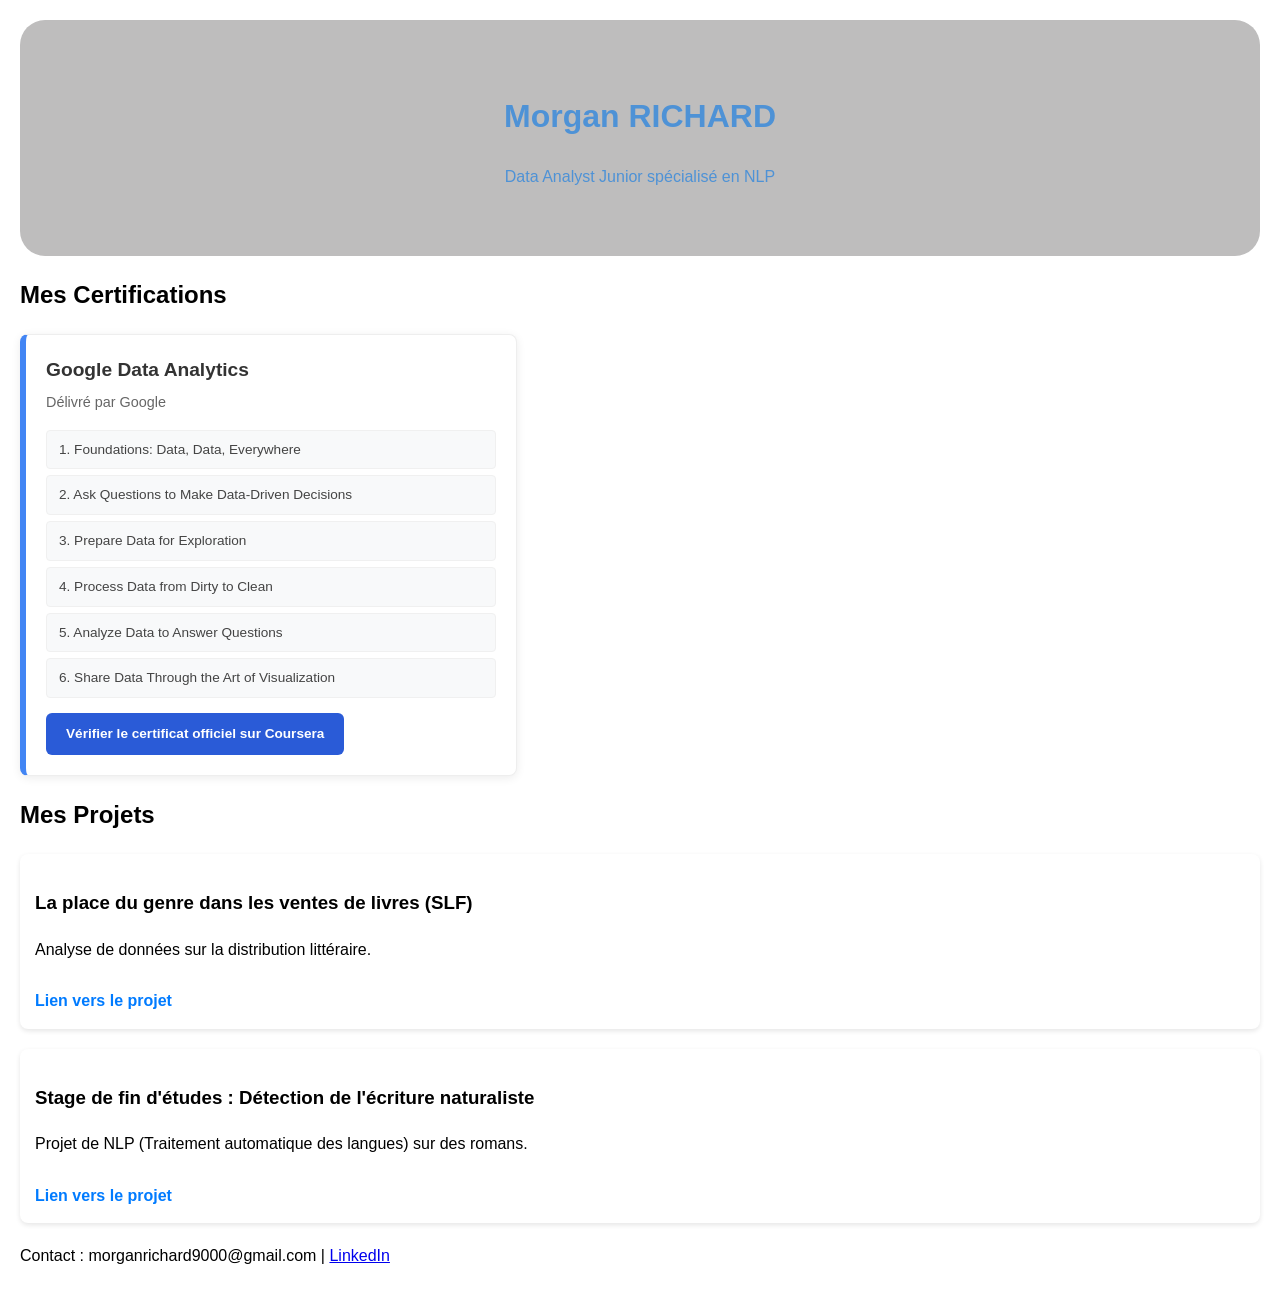
==== index.html @ ef12ef31 "Mise à jour portfolio et ajout certification" ====
<!DOCTYPE html>
<html lang="fr">
<head>
    <meta charset="UTF-8">
    <meta name="viewport" content="width=device-width, initial-scale=1.0">
    <title>Portfolio | M. Morgan RICHARD</title>
    <link rel="stylesheet" href="style.css">
</head>
<body>
    <header>
        <h1>Morgan RICHARD</h1>
        <p>Data Analyst Junior spécialisé en NLP</p>
    </header>
    
    <section id="Certifications">
        <h2>Mes Certifications</h2>
        
        <div class="certif-container">
            <div class="certif-card">
                <h3>Google Data Analytics</h3>
                <p>Délivré par Google</p>
                <ul>
                    <li><a href="Certifications/Foundations_Data_Data_Everywhere.pdf" target="_blank">1. Foundations: Data, Data, Everywhere</a></li>
                    <li><a href="Certifications/Certificat_Ask_Questions_to_Make_Data_Driven_Decisions.pdf" target="_blank">2. Ask Questions to Make Data-Driven Decisions</a></li>
                    <li><a href="Certifications/Prepare_Data_for_Exploration.pdf" target="_blank">3. Prepare Data for Exploration</a></li>
                    <li><a href="Certifications/Process_Data_from_Dirty_to_Clean.pdf" target="_blank">4. Process Data from Dirty to Clean</a></li>
                    <li><a href="Certifications/Analyze_Data_to_Answer_Questions.pdf" target="_blank">5. Analyze Data to Answer Questions</a></li>
                    <li><a href="Certifications/Share_Data_Through_the_Art_of_Visualization.pdf" target="_blank">6. Share Data Through the Art of Visualization</a></li>
                </ul>

                <a href="TON_LIEN_COURSERA" target="_blank" class="btn-coursera">
                    Vérifier le certificat officiel sur Coursera
                </a>
            </div>
        </div>
    </section>

    <section id="projets">
        <h2>Mes Projets</h2>
        <div class="projet-card">
            <h3>La place du genre dans les ventes de livres (SLF)</h3>
            <p>Analyse de données sur la distribution littéraire.</p>
            <a href="https://github.com/NagromLeBG/Projet-Fin-d-tudes-Master-2-" target="_blank" rel="noopener noreferrer" class="btn-projet">Lien vers le projet</a>
        </div>

        <div class="projet-card">
            <h3>Stage de fin d'études : Détection de l'écriture naturaliste</h3>
            <p>Projet de NLP (Traitement automatique des langues) sur des romans.</p>
            <a href="#" class="btn-projet">Lien vers le projet</a>
        </div>
    </section>

    <footer>
        <p>Contact : morganrichard9000@gmail.com | <a href="https://www.linkedin.com/in/morgan-richard75015/" target="_blank" rel="noopener noreferrer">LinkedIn</a></p>
    </footer>
</body>
</html>
---- style.css ----
body {
    font-family: Arial, sans-serif;
    line-height: 1.6;
    margin: 0;
    padding: 20px;
    background-color: #ffffff;
}

header {
    text-align: center;
    padding: 50px  ;
    background: #bebdbd;
    color: #4e92d6;
    border-radius: 25px;
}

.projet-card {
    background: #fff;
    padding: 15px;
    margin: 20px 0;
    border-radius: 8px;
    box-shadow: 0 2px 5px rgba(0,0,0,0.1);
}

/* Conteneur principal plus petit et aligné à gauche */
.certif-card {
    background: #ffffff;
    border-radius: 8px;
    padding: 20px;
    box-shadow: 0 2px 10px rgba(0,0,0,0.08);
    max-width: 450px; /* Réduit la largeur pour que ce soit moins gros */
    margin: 20px 0;    /* Aligne à gauche (marge 0 à droite) */
    
    /* L'encoche bleue à l'intérieur du carré blanc */
    border-left: 6px solid #4285F4; 
    border-top: 1px solid #eee;   /* Petite bordure légère pour fermer le carré */
    border-right: 1px solid #eee;
    border-bottom: 1px solid #eee;
}

.certif-card h3 {
    margin: 0 0 5px 0;
    font-size: 1.2em;
    color: #333;
}

.certif-card p {
    margin: 0 0 15px 0;
    font-size: 0.9em;
    color: #666;
}

/* Liste des modules plus compacte */
.certif-card ul {
    list-style: none;
    padding: 0;
    margin-bottom: 15px;
}

.certif-card li {
    margin-bottom: 6px;
}

.certif-card li a {
    display: block;
    padding: 8px 12px;
    background-color: #f8f9fa;
    color: #444;
    text-decoration: none;
    border-radius: 4px;
    font-size: 0.85em; /* Texte plus petit */
    border: 1px solid #f0f0f0;
}

.certif-card li a:hover {
    background-color: #edf2ff;
    border-color: #4285F4;
}

/* Bouton Coursera plus fin */
.btn-coursera {
    display: inline-block; /* Ne prend que la largeur nécessaire */
    padding: 10px 20px;
    background-color: #2a5bd7;
    color: white !important;
    text-decoration: none;
    border-radius: 6px;
    font-weight: bold;
    font-size: 0.85em;
    transition: background 0.3s;
}

.btn-coursera:hover {
    background-color: #1d3f99;
}

/* Style rapide pour les boutons de projets */
.btn-projet {
    display: inline-block;
    margin-top: 10px;
    color: #007bff;
    text-decoration: none;
    font-weight: bold;
}
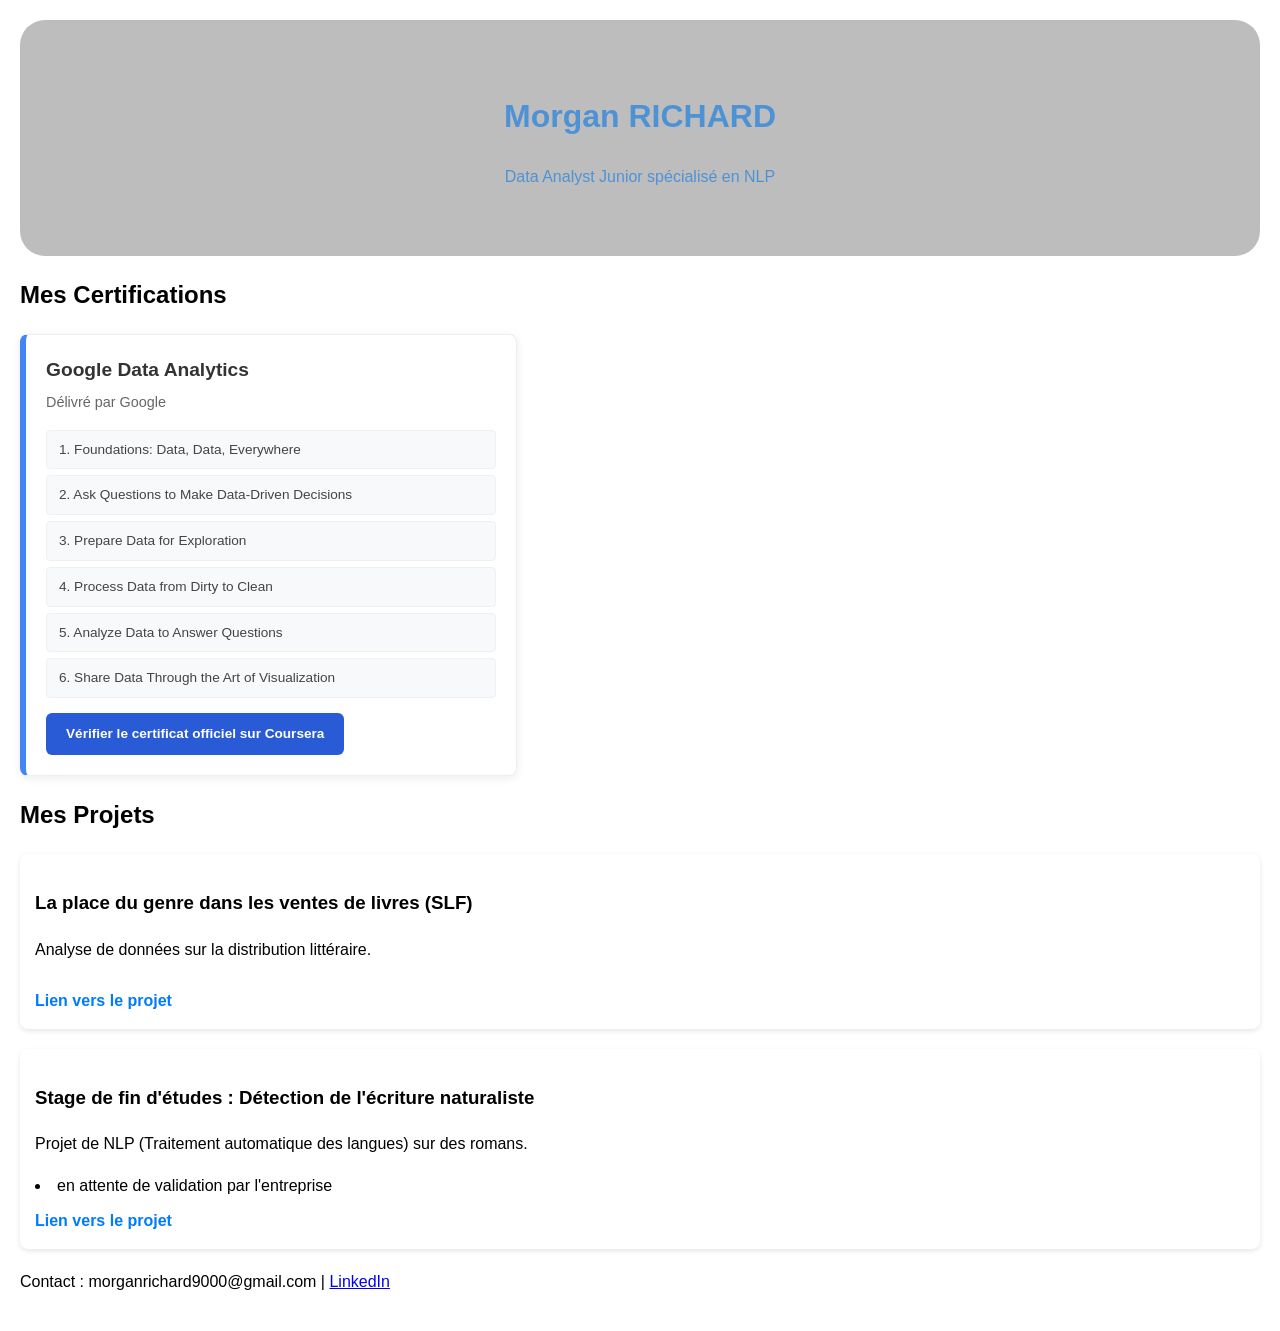
==== commit 5ed2c5bd: "changement projet STAGE" ====
--- a/index.html
+++ b/index.html
@@ -46,6 +46,7 @@
         <div class="projet-card">
             <h3>Stage de fin d'études : Détection de l'écriture naturaliste</h3>
             <p>Projet de NLP (Traitement automatique des langues) sur des romans.</p>
+            <li> en attente de validation par l'entreprise</li>
             <a href="#" class="btn-projet">Lien vers le projet</a>
         </div>
     </section>
@@ -54,4 +55,5 @@
         <p>Contact : morganrichard9000@gmail.com | <a href="https://www.linkedin.com/in/morgan-richard75015/" target="_blank" rel="noopener noreferrer">LinkedIn</a></p>
     </footer>
 </body>
-</html>+</html>
+
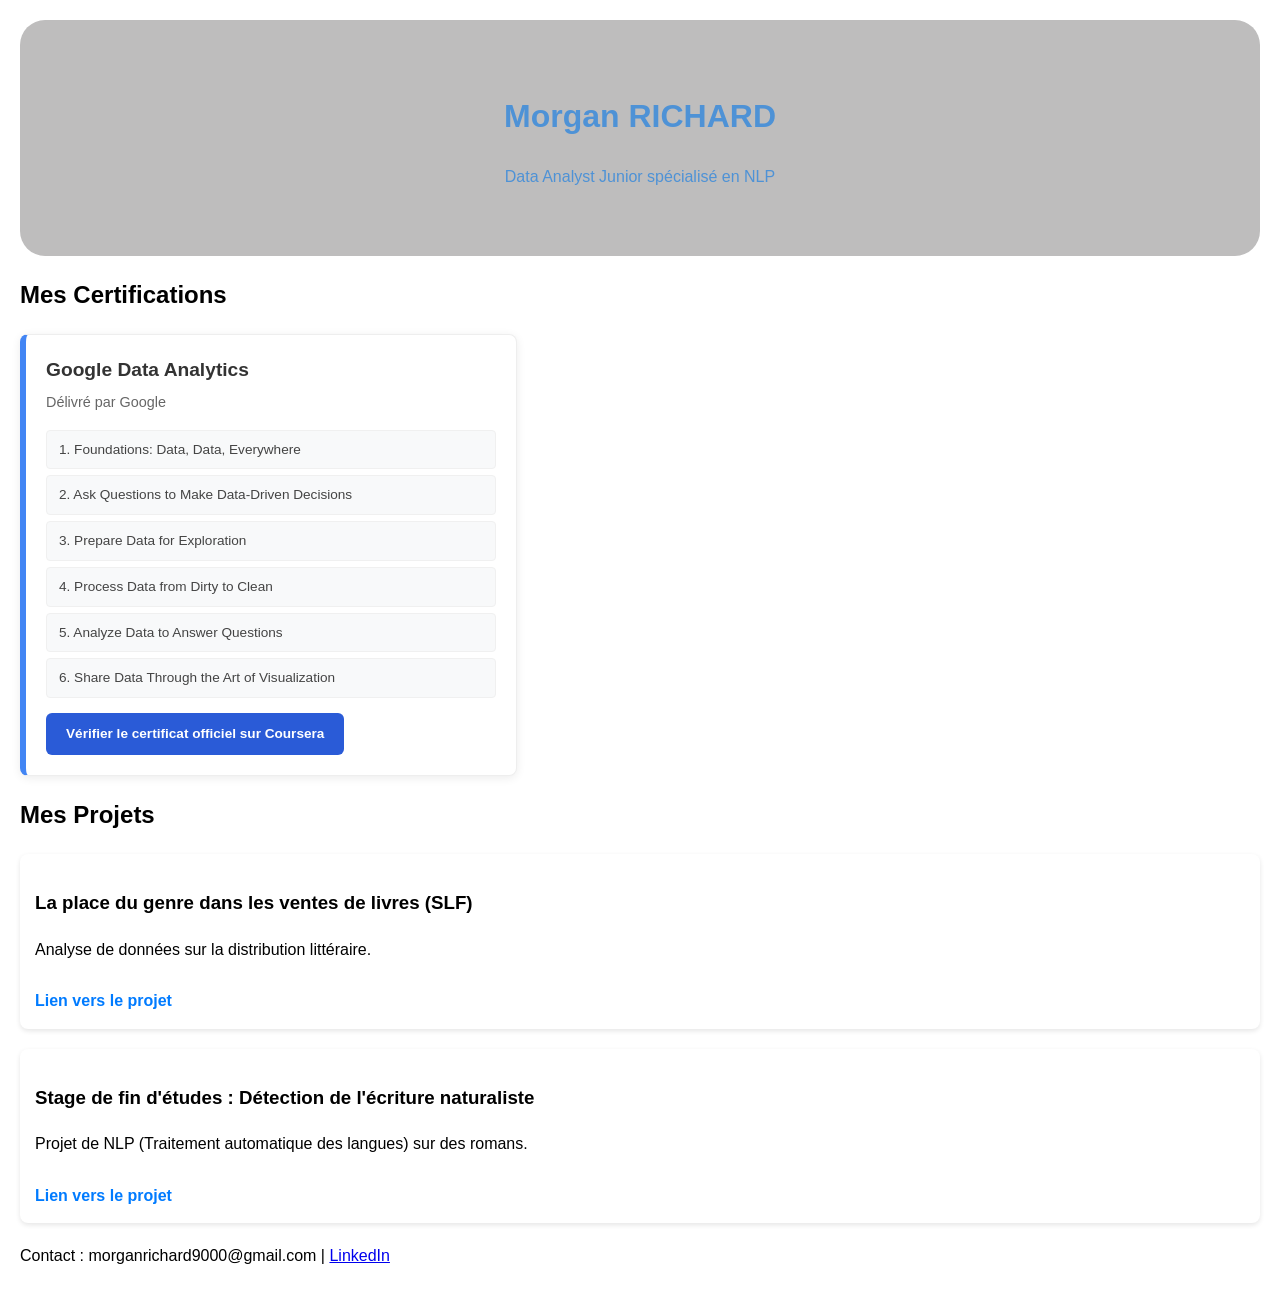
==== commit 4603c5b9: "ajout d'un lien vers le fichier css dans le fichier index.html" ====
--- a/index.html
+++ b/index.html
@@ -46,8 +46,7 @@
         <div class="projet-card">
             <h3>Stage de fin d'études : Détection de l'écriture naturaliste</h3>
             <p>Projet de NLP (Traitement automatique des langues) sur des romans.</p>
-            <li> en attente de validation par l'entreprise</li>
-            <a href="#" class="btn-projet">Lien vers le projet</a>
+            <a href="https://github.com/NagromLeBG/NLP-Naturalist-Corpus" class="btn-projet">Lien vers le projet</a>
         </div>
     </section>
 
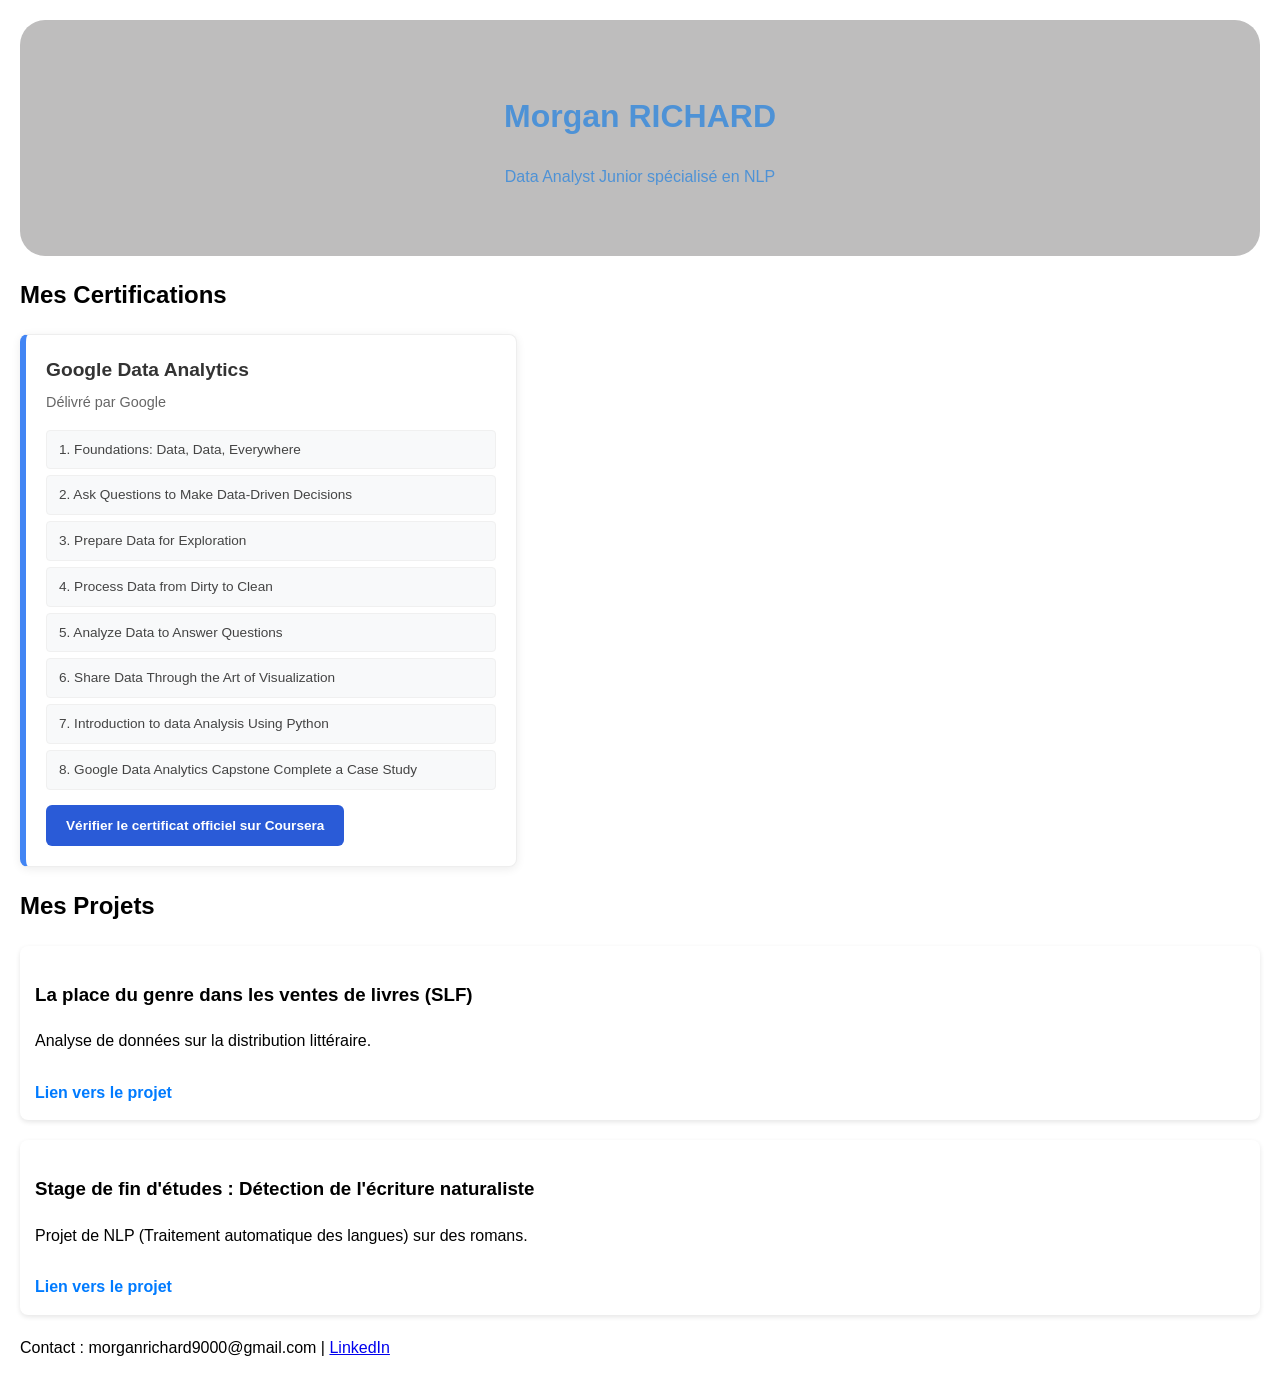
==== commit 0edb199e: "ajout de certification" ====
--- a/index.html
+++ b/index.html
@@ -26,9 +26,11 @@
                     <li><a href="Certifications/Process_Data_from_Dirty_to_Clean.pdf" target="_blank">4. Process Data from Dirty to Clean</a></li>
                     <li><a href="Certifications/Analyze_Data_to_Answer_Questions.pdf" target="_blank">5. Analyze Data to Answer Questions</a></li>
                     <li><a href="Certifications/Share_Data_Through_the_Art_of_Visualization.pdf" target="_blank">6. Share Data Through the Art of Visualization</a></li>
+                    <li><a href="Certifications/Introduction_to_Data_Analysis_Using_Python.pdf" target="_blank">7. Introduction to data Analysis Using Python</a></li>
+                    <li><a href="Certifications/Google_Data_Analytics_Capstone_Complete_a_Case_Study.pdf" target="_blank">8. Google Data Analytics Capstone Complete a Case Study</a></li>
                 </ul>
 
-                <a href="TON_LIEN_COURSERA" target="_blank" class="btn-coursera">
+                <a href="https://coursera.org/share/8f5a7817d93579d28793967000be2cc5" target="_blank" class="btn-coursera">
                     Vérifier le certificat officiel sur Coursera
                 </a>
             </div>
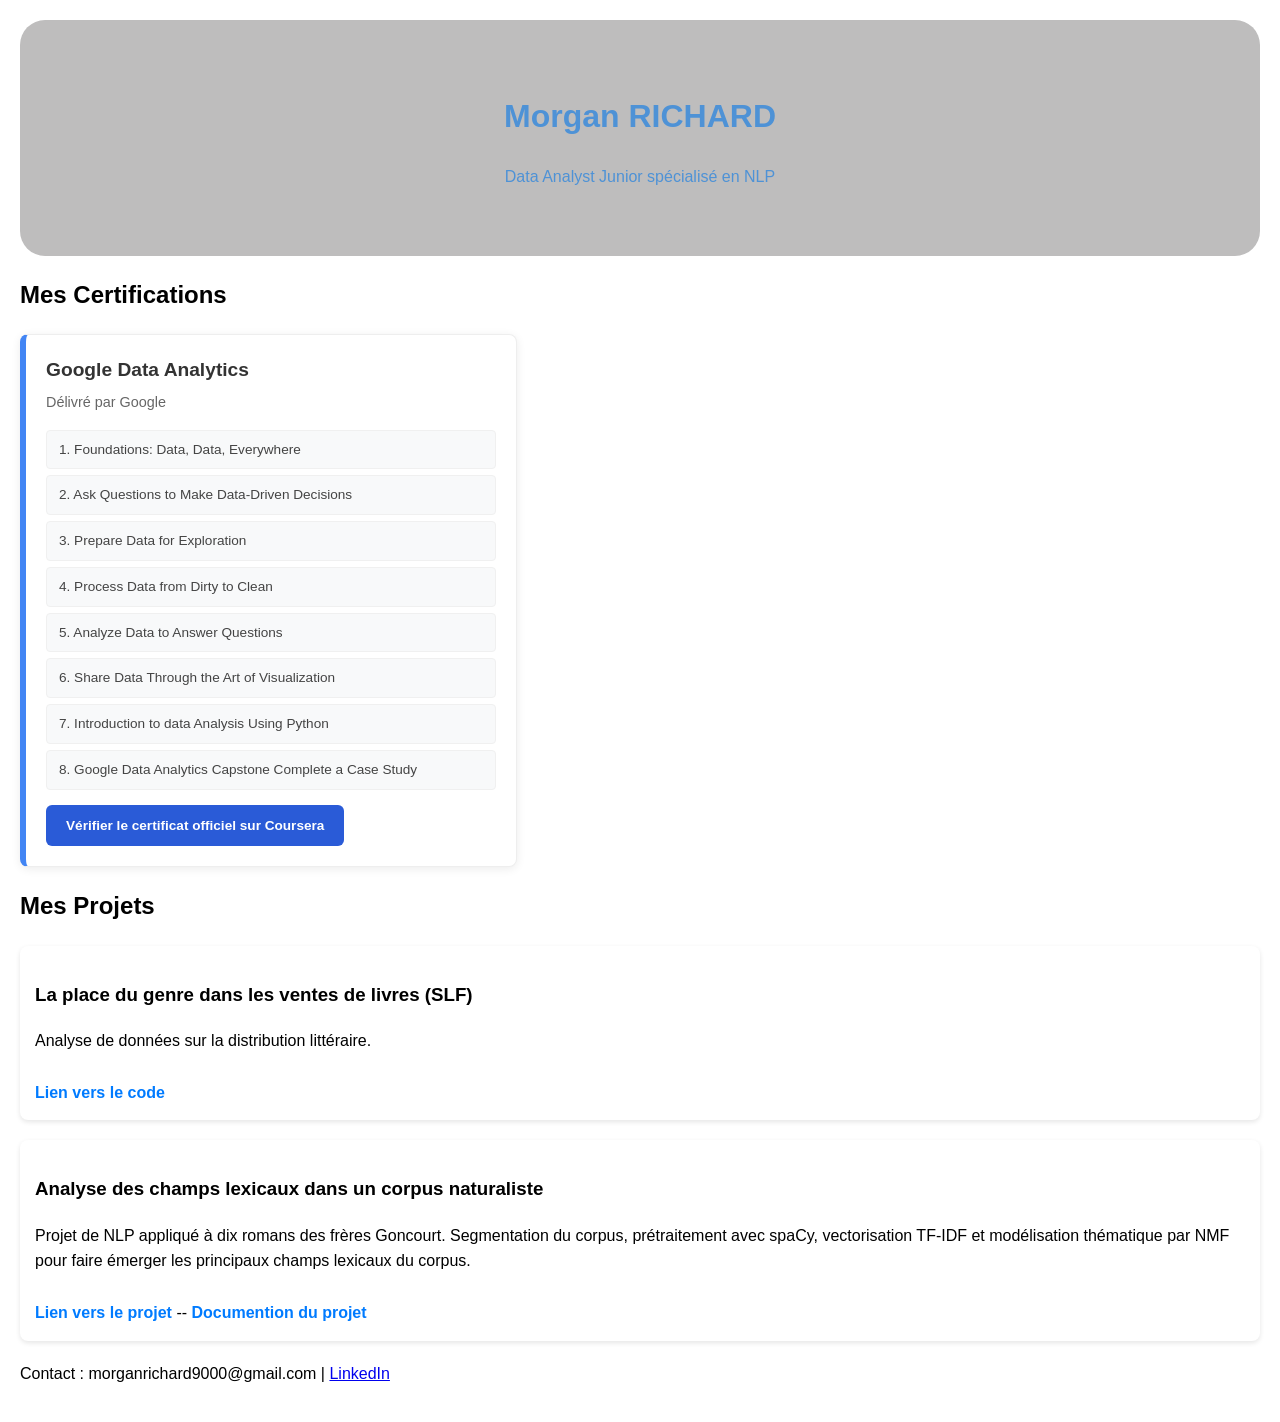
==== commit 19c892b6: "ajout du projet champs lexical" ====
--- a/index.html
+++ b/index.html
@@ -42,13 +42,15 @@
         <div class="projet-card">
             <h3>La place du genre dans les ventes de livres (SLF)</h3>
             <p>Analyse de données sur la distribution littéraire.</p>
-            <a href="https://github.com/NagromLeBG/Projet-Fin-d-tudes-Master-2-" target="_blank" rel="noopener noreferrer" class="btn-projet">Lien vers le projet</a>
+            <a href="https://github.com/NagromLeBG/Projet-Fin-d-tudes-Master-2-" target="_blank" rel="noopener noreferrer" class="btn-projet">Lien vers le code </a>
         </div>
 
         <div class="projet-card">
-            <h3>Stage de fin d'études : Détection de l'écriture naturaliste</h3>
-            <p>Projet de NLP (Traitement automatique des langues) sur des romans.</p>
-            <a href="https://github.com/NagromLeBG/NLP-Naturalist-Corpus" class="btn-projet">Lien vers le projet</a>
+            <h3>Analyse des champs lexicaux dans un corpus naturaliste</h3>
+            <p>Projet de NLP appliqué à dix romans des frères Goncourt. 
+            Segmentation du corpus, prétraitement avec spaCy, vectorisation TF-IDF et modélisation thématique par NMF pour faire émerger les principaux champs lexicaux du corpus.</p>
+            <a href="https://github.com/NagromLeBG/Champs_lexicaux_N-A" class="btn-projet">Lien vers le projet </a> --
+            <a href="/Users/morganr/Desktop/portfolio/Projet/Analyse des champs lexicaux dans un corpus naturaliste/index.html" class="btn-projet"> Documention du projet </a>
         </div>
     </section>
 
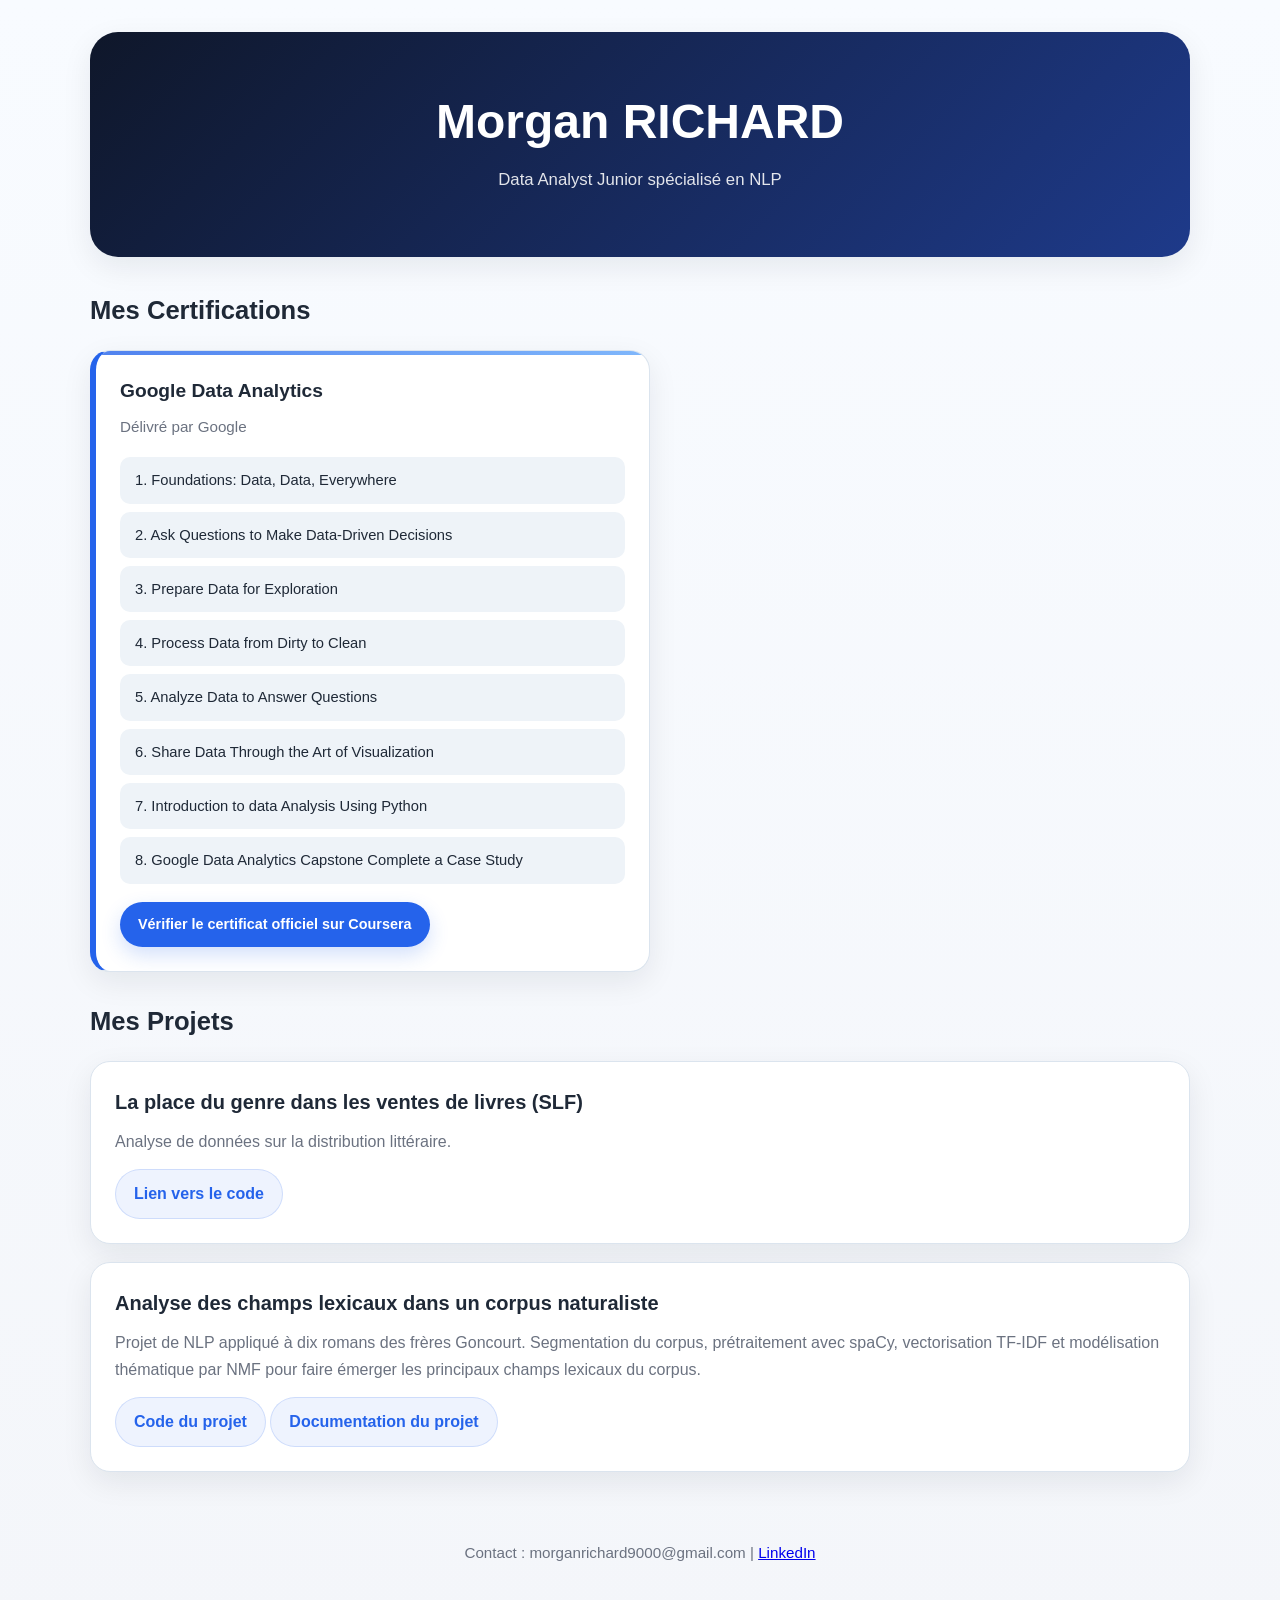
==== commit 9c732821: "modification de fichier html ainsi que css" ====
--- a/index.html
+++ b/index.html
@@ -47,10 +47,14 @@
 
         <div class="projet-card">
             <h3>Analyse des champs lexicaux dans un corpus naturaliste</h3>
-            <p>Projet de NLP appliqué à dix romans des frères Goncourt. 
-            Segmentation du corpus, prétraitement avec spaCy, vectorisation TF-IDF et modélisation thématique par NMF pour faire émerger les principaux champs lexicaux du corpus.</p>
-            <a href="https://github.com/NagromLeBG/Champs_lexicaux_N-A" class="btn-projet">Lien vers le projet </a> --
-            <a href="/Users/morganr/Desktop/portfolio/Projet/Analyse des champs lexicaux dans un corpus naturaliste/index.html" class="btn-projet"> Documention du projet </a>
+            <p>
+                Projet de NLP appliqué à dix romans des frères Goncourt.
+                Segmentation du corpus, prétraitement avec spaCy, vectorisation TF-IDF
+                et modélisation thématique par NMF pour faire émerger les principaux
+                champs lexicaux du corpus.
+            </p>
+            <a href="https://github.com/NagromLeBG/Champs_lexicaux_N-A" target="_blank" rel="noopener noreferrer" class="btn-projet">Code du projet</a>
+            <a href="Projet/Analyse%20des%20champs%20lexicaux%20dans%20un%20corpus%20naturaliste/index.html" class="btn-projet">Documentation du projet</a>
         </div>
     </section>
 
--- a/style.css
+++ b/style.css
@@ -1,3 +1,4 @@
+
 body {
     font-family: Arial, sans-serif;
     line-height: 1.6;
@@ -101,4 +102,256 @@
     color: #007bff;
     text-decoration: none;
     font-weight: bold;
+}
+:root {
+    --bg: #f6f8fb;
+    --surface: #ffffff;
+    --surface-alt: #eef3f8;
+    --text: #1f2937;
+    --muted: #6b7280;
+    --primary: #2563eb;
+    --primary-dark: #1d4ed8;
+    --border: #dbe4ee;
+    --shadow: 0 10px 30px rgba(15, 23, 42, 0.08);
+    --radius-lg: 20px;
+    --radius-md: 14px;
+    --radius-sm: 10px;
+    --content-width: 1100px;
+}
+
+* {
+    box-sizing: border-box;
+}
+
+html {
+    scroll-behavior: smooth;
+}
+
+body {
+    font-family: Inter, Arial, sans-serif;
+    line-height: 1.65;
+    margin: 0;
+    padding: 32px 20px 48px;
+    background: linear-gradient(180deg, #f8fbff 0%, #f4f6fa 100%);
+    color: var(--text);
+}
+
+header,
+main,
+footer,
+section {
+    width: min(100%, var(--content-width));
+    margin-left: auto;
+    margin-right: auto;
+}
+
+header {
+    text-align: center;
+    padding: 64px 32px;
+    background: linear-gradient(135deg, #0f172a 0%, #1e3a8a 100%);
+    color: #ffffff;
+    border-radius: 28px;
+    box-shadow: var(--shadow);
+    margin-bottom: 32px;
+}
+
+header h1,
+header h2,
+header p {
+    margin-left: auto;
+    margin-right: auto;
+    max-width: 760px;
+}
+
+header h1,
+header h2 {
+    margin-top: 0;
+    margin-bottom: 12px;
+    font-size: clamp(2rem, 4vw, 3rem);
+    line-height: 1.1;
+    color: #ffffff;
+}
+
+header p {
+    margin-bottom: 0;
+    color: rgba(255, 255, 255, 0.88);
+    font-size: 1.05rem;
+}
+
+section {
+    margin-bottom: 28px;
+}
+
+section h2 {
+    font-size: 1.6rem;
+    margin: 0 0 16px;
+    color: var(--text);
+}
+
+.projet-card,
+.certif-card {
+    background: var(--surface);
+    border: 1px solid var(--border);
+    border-radius: var(--radius-lg);
+    box-shadow: var(--shadow);
+    transition: transform 0.2s ease, box-shadow 0.2s ease, border-color 0.2s ease;
+}
+
+.projet-card:hover,
+.certif-card:hover {
+    transform: translateY(-4px);
+    box-shadow: 0 16px 40px rgba(15, 23, 42, 0.12);
+    border-color: #c8d6e5;
+}
+
+.projet-card {
+    padding: 24px;
+    margin: 18px 0;
+}
+
+.projet-card h3 {
+    margin-top: 0;
+    margin-bottom: 10px;
+    font-size: 1.25rem;
+    color: var(--text);
+}
+
+.projet-card p {
+    margin: 0;
+    color: var(--muted);
+}
+
+.certif-card {
+    position: relative;
+    padding: 24px;
+    max-width: 560px;
+    margin: 18px 0;
+    border-left: 6px solid var(--primary);
+    overflow: hidden;
+}
+
+.certif-card::before {
+    content: "";
+    position: absolute;
+    inset: 0 0 auto 0;
+    height: 4px;
+    background: linear-gradient(90deg, var(--primary), #60a5fa);
+    opacity: 0.8;
+}
+
+.certif-card h3 {
+    margin: 0 0 8px 0;
+    font-size: 1.2rem;
+    color: var(--text);
+}
+
+.certif-card p {
+    margin: 0 0 18px 0;
+    font-size: 0.95em;
+    color: var(--muted);
+}
+
+.certif-card ul {
+    list-style: none;
+    padding: 0;
+    margin: 0 0 18px 0;
+}
+
+.certif-card li {
+    margin-bottom: 8px;
+}
+
+.certif-card li:last-child {
+    margin-bottom: 0;
+}
+
+.certif-card li a {
+    display: block;
+    padding: 10px 14px;
+    background-color: var(--surface-alt);
+    color: var(--text);
+    text-decoration: none;
+    border-radius: var(--radius-sm);
+    font-size: 0.92em;
+    border: 1px solid transparent;
+    transition: background-color 0.2s ease, border-color 0.2s ease, transform 0.2s ease;
+}
+
+.certif-card li a:hover {
+    background-color: #e9f1ff;
+    border-color: #93c5fd;
+    transform: translateX(3px);
+}
+
+.btn-coursera,
+.btn-projet {
+    display: inline-flex;
+    align-items: center;
+    justify-content: center;
+    gap: 8px;
+    padding: 11px 18px;
+    border-radius: 999px;
+    text-decoration: none;
+    font-weight: 700;
+    transition: transform 0.2s ease, background-color 0.2s ease, color 0.2s ease, box-shadow 0.2s ease;
+}
+
+.btn-coursera {
+    background-color: var(--primary);
+    color: #ffffff !important;
+    font-size: 0.9em;
+    box-shadow: 0 8px 20px rgba(37, 99, 235, 0.2);
+}
+
+.btn-coursera:hover {
+    background-color: var(--primary-dark);
+    transform: translateY(-2px);
+}
+
+.btn-projet {
+    margin-top: 14px;
+    color: var(--primary);
+    background: rgba(37, 99, 235, 0.08);
+    border: 1px solid rgba(37, 99, 235, 0.16);
+}
+
+.btn-projet:hover {
+    color: #ffffff;
+    background: var(--primary);
+    transform: translateY(-2px);
+}
+
+img {
+    max-width: 100%;
+    height: auto;
+}
+
+footer {
+    width: min(100%, var(--content-width));
+    margin: 12px auto 0;
+    padding: 24px 8px 0;
+    color: var(--muted);
+    text-align: center;
+    font-size: 0.95rem;
+}
+
+@media (max-width: 768px) {
+    body {
+        padding: 18px 14px 36px;
+    }
+
+    header {
+        padding: 40px 20px;
+        border-radius: 22px;
+    }
+
+    .projet-card,
+    .certif-card {
+        padding: 20px;
+        border-radius: 16px;
+    }
+
+    .certif-card {
+        max-width: 100%;
+    }
 }
